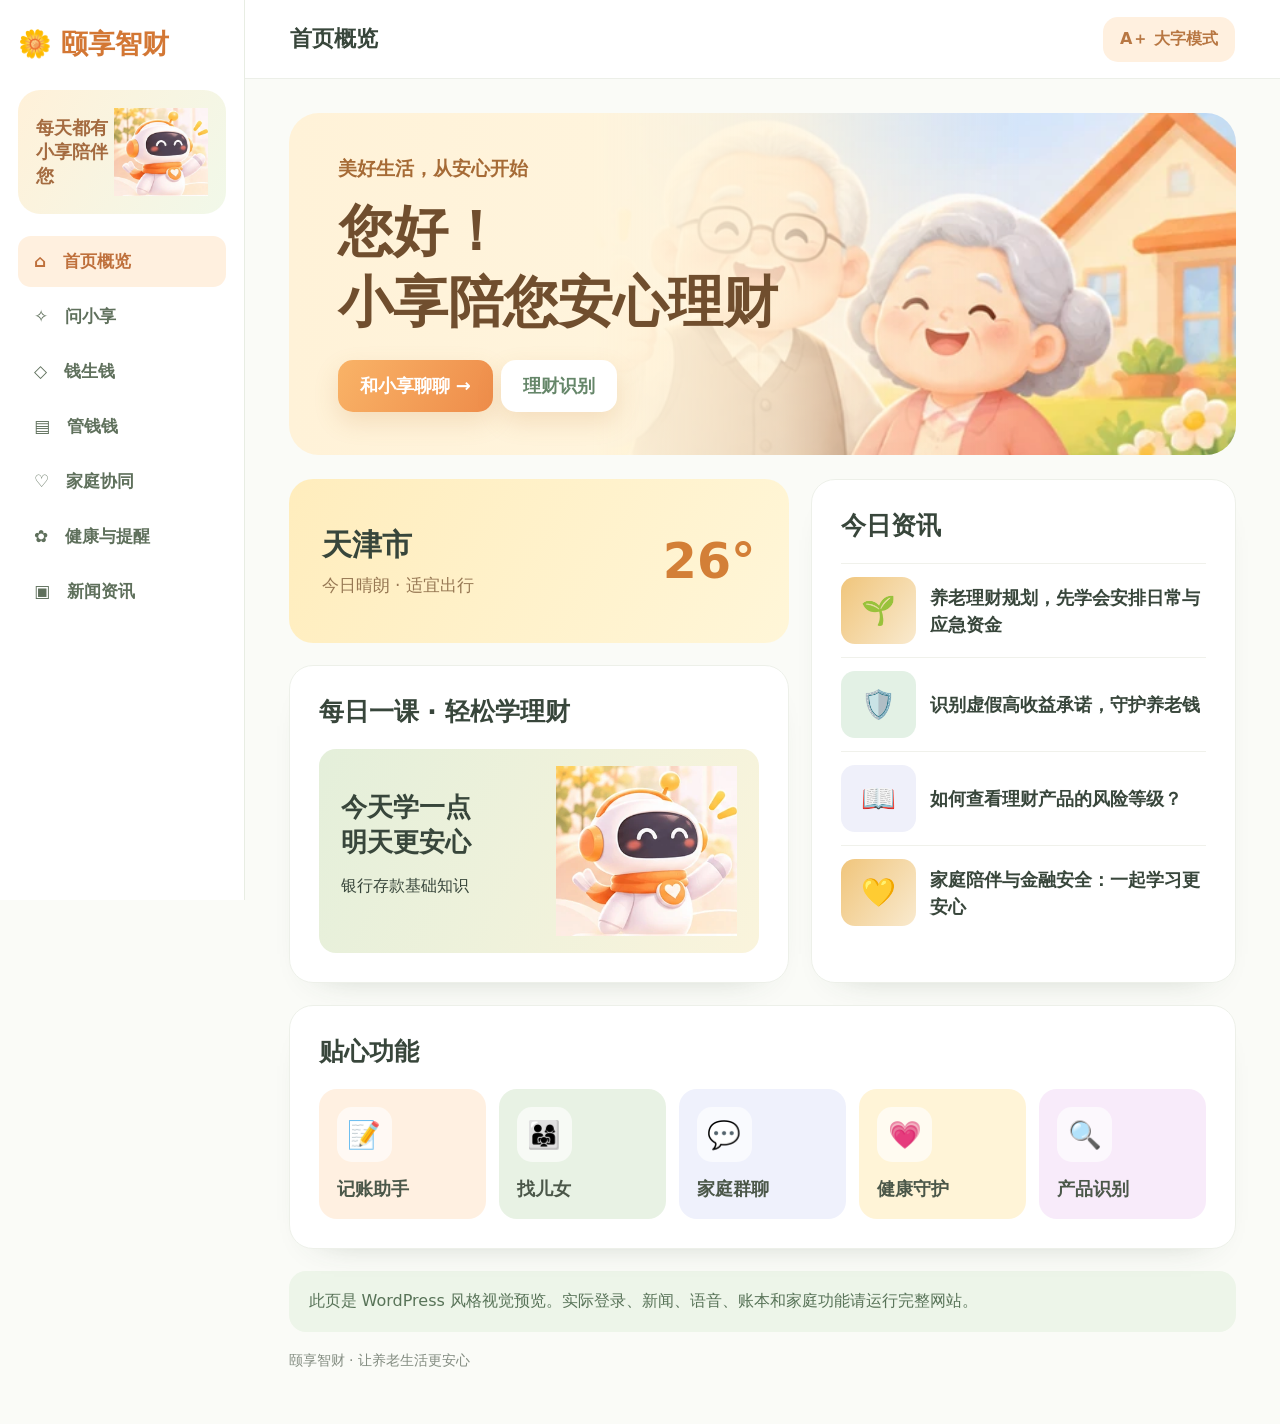
==== site/设计预览.html @ d88c793f "Initial import: Yixiang Zhicai full web project" ====
<!doctype html><html lang="zh-CN"><head><meta charset="utf-8"><meta name="viewport" content="width=device-width,initial-scale=1"><title>颐享智财 · WordPress 组件精修预览</title><style>
:root{font-family:system-ui,'Microsoft YaHei',sans-serif;color:#38463b;background:#fafbf7}*{box-sizing:border-box}body{margin:0}button{font:inherit;cursor:pointer;border:0}aside{background:#fff;border-right:1px solid #e8ede3;padding:26px 18px;width:245px;position:sticky;top:0;height:100vh;overflow-y:auto}.app{display:flex}.logo{font-size:27px;font-weight:900;color:#d37734;margin:0 0 28px}.mascot{background:linear-gradient(120deg,#fff1d9,#f1f8e9);border-radius:22px;padding:18px;display:flex;align-items:center;min-height:124px;margin-bottom:22px}.mascot img{width:94px;margin-left:auto}.mascot strong{color:#a46b40;font-size:18px}.nav{display:block;text-align:left;padding:14px 16px;margin:4px 0;width:100%;border-radius:13px;background:transparent;font-size:17px;font-weight:700;color:#5f705c}.nav.active{background:#fff0df;color:#bf703c}.nav:hover{background:#f1f6ec}.right{flex:1;min-width:0}.header{height:79px;background:#fff;border-bottom:1px solid #ecefe8;display:flex;align-items:center;justify-content:space-between;padding:0 45px}.header h3{font-size:22px;margin:0}.mode{background:#fff0df;color:#b87743;border-radius:15px;padding:12px 17px;font-weight:700}.content{padding:34px clamp(20px,3.4vw,52px);max-width:1550px;margin:auto}.hero{position:relative;isolation:isolate;min-height:342px;border-radius:30px;background:linear-gradient(90deg,#fff2d8 0%,#fff4dc 32%,#fff4dcc9 52%,#fff4dc00 77%),url('assets/cute/elderly.webp') right center/auto 112% no-repeat,#fff1d7;display:flex;flex-direction:column;justify-content:center;padding:42px 49px;overflow:hidden}.hero .eyebrow{font-size:19px;font-weight:750;color:#a66b36}.hero h1{font-size:clamp(35px,4.3vw,57px);max-width:570px;color:#704e2e;line-height:1.28;margin:14px 0 23px}.btn{display:inline-flex;gap:8px;background:linear-gradient(120deg,#f9b367,#ee8c4a);padding:14px 22px;color:#fff;font-weight:800;border-radius:15px;font-size:18px;box-shadow:0 10px 25px #c7813830;transition:transform .25s,box-shadow .25s}.btn:hover{transform:translateY(-4px);box-shadow:0 15px 27px #c7813850}.btn2{background:white;color:#658669;margin-left:8px}.layout{display:grid;grid-template-columns:1.08fr .92fr;gap:22px;margin-top:24px}.weather{border-radius:24px;background:linear-gradient(120deg,#ffedbd,#fff6d8);padding:30px 33px;display:flex;align-items:center;justify-content:space-between;min-height:164px}.weather b{font-size:30px}.weather p{margin:8px 0 0;color:#977854;font-size:17px}.weather strong{color:#d37f37;font-size:49px}.card{background:#fff;border:1px solid #edf0e9;border-radius:24px;box-shadow:0 16px 36px -32px #354d3a73;padding:29px}.card h2{margin:0 0 21px;font-size:25px}.news{grid-row:span 2}.story{display:flex;align-items:center;gap:14px;padding:13px 0;border-top:1px solid #f0f1eb;min-height:85px;font-size:18px;line-height:1.5;font-weight:700}.story .thumb{width:75px;height:67px;border-radius:14px;flex-shrink:0;background:linear-gradient(125deg,#f0c57b,#f9eacf);display:grid;place-items:center;font-size:28px}.story:nth-of-type(2) .thumb{background:#e3f1e5}.story:nth-of-type(3) .thumb{background:#eff0fa}.lesson .poster{height:204px;border-radius:17px;background:linear-gradient(115deg,#e4efda,#faf4dc);display:flex;justify-content:space-between;align-items:center;padding:22px;overflow:hidden}.lesson .poster img{max-height:170px;max-width:47%}.lesson .poster b{font-size:26px}.services{grid-column:1/-1}.tiles{display:grid;grid-template-columns:repeat(5,1fr);gap:13px}.tile{background:#fff0e1;padding:18px;border-radius:18px;min-height:130px;display:flex;flex-direction:column;justify-content:space-between;align-items:start;font-size:18px;font-weight:800;color:#4b5749;transition:transform .26s,box-shadow .26s}.tile:hover{transform:translateY(-5px);box-shadow:0 12px 30px #9aaf963b}.tile:nth-child(5n+2){background:#e8f2e4}.tile:nth-child(5n+3){background:#eff1fc}.tile:nth-child(5n+4){background:#fff4d7}.tile:nth-child(5n+5){background:#f8ebfa}.emoji{background:#ffffffa6;display:grid;place-items:center;font-size:27px;width:55px;height:55px;border-radius:15px}.note{padding:20px;background:#edf5e9;border-radius:17px;margin-top:22px;font-size:16px;color:#587358}.footer{padding:20px 0;color:#838c81;font-size:14px}.fade{animation:enter .7s cubic-bezier(.22,1,.36,1) both}@keyframes enter{from{opacity:0;transform:translateY(18px)}to{opacity:1;transform:none}}@media(max-width:1050px){aside{width:190px}.tiles{grid-template-columns:repeat(3,1fr)}.hero{background-size:auto 102%}.header{padding:0 25px}}@media(max-width:740px){aside{display:none}.header{padding:0 18px;height:65px}.content{padding:15px 13px}.hero{min-height:258px;padding:25px 20px;background:linear-gradient(90deg,#fff2d8 0%,#fff2d8ee 39%,#fff2d86a 70%,transparent),url('assets/cute/elderly.webp') right -37px bottom/auto 80% no-repeat,#fff1d9}.hero h1{font-size:31px;margin:10px 0 17px;max-width:235px}.hero .eyebrow{font-size:16px}.btn{font-size:16px;padding:11px 14px}.layout{display:flex;flex-direction:column;gap:15px;margin-top:15px}.card{padding:20px}.card h2{font-size:23px}.tiles{grid-template-columns:repeat(2,1fr);gap:10px}.tile{min-height:113px;padding:14px;font-size:17px}.weather{padding:21px;min-height:132px}.weather strong{font-size:39px}.weather b{font-size:25px}.story{font-size:16.5px}.footer{font-size:13px}}@media(prefers-reduced-motion:reduce){.fade{animation:none}.btn,.tile{transition:none}}
</style></head><body><div class="app"><aside><div class="logo">🌼 颐享智财</div><div class="mascot"><strong>每天都有<br>小享陪伴您</strong><img src="assets/cute/mascot.webp" alt="小享"></div><button class="nav active" data-page="首页概览">⌂　首页概览</button><button class="nav" data-page="问小享">✧　问小享</button><button class="nav" data-page="钱生钱">◇　钱生钱</button><button class="nav" data-page="管钱钱">▤　管钱钱</button><button class="nav" data-page="家庭协同">♡　家庭协同</button><button class="nav" data-page="健康与提醒">✿　健康与提醒</button><button class="nav" data-page="新闻资讯">▣　新闻资讯</button></aside><div class="right"><header class="header"><h3 id="heading">首页概览</h3><button class="mode" id="font">A＋ 大字模式</button></header><div class="content"><section class="hero fade"><span class="eyebrow">美好生活，从安心开始</span><h1>您好！<br>小享陪您安心理财</h1><div><button class="btn" onclick="select('问小享')">和小享聊聊 →</button><button class="btn btn2" onclick="select('钱生钱')">理财识别</button></div></section><div class="layout"><section class="weather fade"><div><b>天津市</b><p>今日晴朗 · 适宜出行</p></div><strong>26°</strong></section><section class="card news fade"><h2>今日资讯</h2><div class="story"><div class="thumb">🌱</div><div>养老理财规划，先学会安排日常与应急资金</div></div><div class="story"><div class="thumb">🛡️</div><div>识别虚假高收益承诺，守护养老钱</div></div><div class="story"><div class="thumb">📖</div><div>如何查看理财产品的风险等级？</div></div><div class="story"><div class="thumb">💛</div><div>家庭陪伴与金融安全：一起学习更安心</div></div></section><section class="card lesson fade"><h2>每日一课 · 轻松学理财</h2><div class="poster"><div><b>今天学一点<br>明天更安心</b><p>银行存款基础知识</p></div><img src="assets/cute/mascot.webp" alt="小享"></div></section><section class="card services fade"><h2>贴心功能</h2><div class="tiles"><button class="tile" onclick="select('管钱钱')"><span class="emoji">📝</span>记账助手</button><button class="tile" onclick="select('家庭协同')"><span class="emoji">👨‍👩‍👧</span>找儿女</button><button class="tile" onclick="select('家庭协同')"><span class="emoji">💬</span>家庭群聊</button><button class="tile" onclick="select('健康与提醒')"><span class="emoji">💗</span>健康守护</button><button class="tile" onclick="select('钱生钱')"><span class="emoji">🔍</span>产品识别</button></div></section></div><div class="note">此页是 WordPress 风格视觉预览。实际登录、新闻、语音、账本和家庭功能请运行完整网站。</div><div class="footer">颐享智财 · 让养老生活更安心</div></div></div></div><script>function select(v){document.querySelector('#heading').textContent=v;document.querySelectorAll('.nav').forEach(x=>x.classList.toggle('active',x.dataset.page===v));document.querySelector('.content').scrollIntoView({behavior:'smooth'});}document.querySelectorAll('.nav').forEach(x=>x.onclick=()=>select(x.dataset.page));document.querySelector('#font').onclick=()=>{let large=document.body.classList.toggle('large');document.body.style.zoom=large?'1.08':'1';document.querySelector('#font').textContent=large?'A－ 标准模式':'A＋ 大字模式'}</script></body></html>
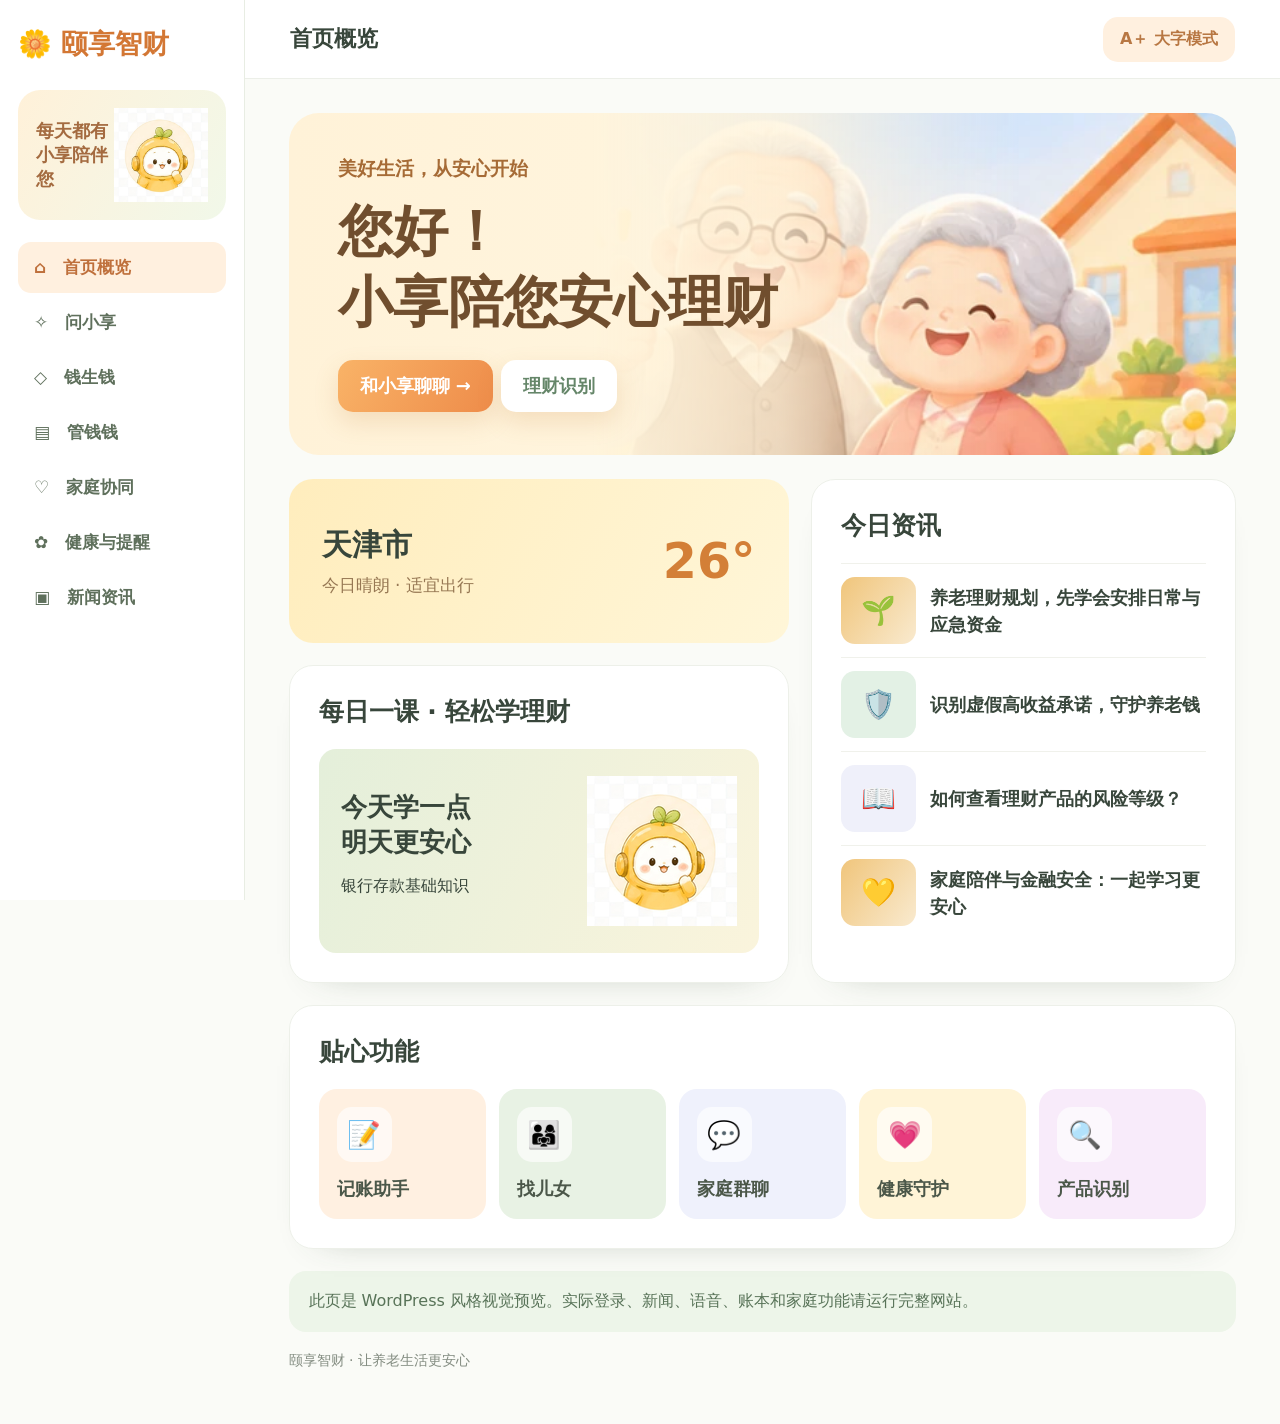
==== commit e2fff001: "Refine responsive layouts, original Xiaoxiang branding and natural copy" ====
--- a/site/设计预览.html
+++ b/site/设计预览.html
@@ -1,3 +1,3 @@
 <!doctype html><html lang="zh-CN"><head><meta charset="utf-8"><meta name="viewport" content="width=device-width,initial-scale=1"><title>颐享智财 · WordPress 组件精修预览</title><style>
 :root{font-family:system-ui,'Microsoft YaHei',sans-serif;color:#38463b;background:#fafbf7}*{box-sizing:border-box}body{margin:0}button{font:inherit;cursor:pointer;border:0}aside{background:#fff;border-right:1px solid #e8ede3;padding:26px 18px;width:245px;position:sticky;top:0;height:100vh;overflow-y:auto}.app{display:flex}.logo{font-size:27px;font-weight:900;color:#d37734;margin:0 0 28px}.mascot{background:linear-gradient(120deg,#fff1d9,#f1f8e9);border-radius:22px;padding:18px;display:flex;align-items:center;min-height:124px;margin-bottom:22px}.mascot img{width:94px;margin-left:auto}.mascot strong{color:#a46b40;font-size:18px}.nav{display:block;text-align:left;padding:14px 16px;margin:4px 0;width:100%;border-radius:13px;background:transparent;font-size:17px;font-weight:700;color:#5f705c}.nav.active{background:#fff0df;color:#bf703c}.nav:hover{background:#f1f6ec}.right{flex:1;min-width:0}.header{height:79px;background:#fff;border-bottom:1px solid #ecefe8;display:flex;align-items:center;justify-content:space-between;padding:0 45px}.header h3{font-size:22px;margin:0}.mode{background:#fff0df;color:#b87743;border-radius:15px;padding:12px 17px;font-weight:700}.content{padding:34px clamp(20px,3.4vw,52px);max-width:1550px;margin:auto}.hero{position:relative;isolation:isolate;min-height:342px;border-radius:30px;background:linear-gradient(90deg,#fff2d8 0%,#fff4dc 32%,#fff4dcc9 52%,#fff4dc00 77%),url('assets/cute/elderly.webp') right center/auto 112% no-repeat,#fff1d7;display:flex;flex-direction:column;justify-content:center;padding:42px 49px;overflow:hidden}.hero .eyebrow{font-size:19px;font-weight:750;color:#a66b36}.hero h1{font-size:clamp(35px,4.3vw,57px);max-width:570px;color:#704e2e;line-height:1.28;margin:14px 0 23px}.btn{display:inline-flex;gap:8px;background:linear-gradient(120deg,#f9b367,#ee8c4a);padding:14px 22px;color:#fff;font-weight:800;border-radius:15px;font-size:18px;box-shadow:0 10px 25px #c7813830;transition:transform .25s,box-shadow .25s}.btn:hover{transform:translateY(-4px);box-shadow:0 15px 27px #c7813850}.btn2{background:white;color:#658669;margin-left:8px}.layout{display:grid;grid-template-columns:1.08fr .92fr;gap:22px;margin-top:24px}.weather{border-radius:24px;background:linear-gradient(120deg,#ffedbd,#fff6d8);padding:30px 33px;display:flex;align-items:center;justify-content:space-between;min-height:164px}.weather b{font-size:30px}.weather p{margin:8px 0 0;color:#977854;font-size:17px}.weather strong{color:#d37f37;font-size:49px}.card{background:#fff;border:1px solid #edf0e9;border-radius:24px;box-shadow:0 16px 36px -32px #354d3a73;padding:29px}.card h2{margin:0 0 21px;font-size:25px}.news{grid-row:span 2}.story{display:flex;align-items:center;gap:14px;padding:13px 0;border-top:1px solid #f0f1eb;min-height:85px;font-size:18px;line-height:1.5;font-weight:700}.story .thumb{width:75px;height:67px;border-radius:14px;flex-shrink:0;background:linear-gradient(125deg,#f0c57b,#f9eacf);display:grid;place-items:center;font-size:28px}.story:nth-of-type(2) .thumb{background:#e3f1e5}.story:nth-of-type(3) .thumb{background:#eff0fa}.lesson .poster{height:204px;border-radius:17px;background:linear-gradient(115deg,#e4efda,#faf4dc);display:flex;justify-content:space-between;align-items:center;padding:22px;overflow:hidden}.lesson .poster img{max-height:170px;max-width:47%}.lesson .poster b{font-size:26px}.services{grid-column:1/-1}.tiles{display:grid;grid-template-columns:repeat(5,1fr);gap:13px}.tile{background:#fff0e1;padding:18px;border-radius:18px;min-height:130px;display:flex;flex-direction:column;justify-content:space-between;align-items:start;font-size:18px;font-weight:800;color:#4b5749;transition:transform .26s,box-shadow .26s}.tile:hover{transform:translateY(-5px);box-shadow:0 12px 30px #9aaf963b}.tile:nth-child(5n+2){background:#e8f2e4}.tile:nth-child(5n+3){background:#eff1fc}.tile:nth-child(5n+4){background:#fff4d7}.tile:nth-child(5n+5){background:#f8ebfa}.emoji{background:#ffffffa6;display:grid;place-items:center;font-size:27px;width:55px;height:55px;border-radius:15px}.note{padding:20px;background:#edf5e9;border-radius:17px;margin-top:22px;font-size:16px;color:#587358}.footer{padding:20px 0;color:#838c81;font-size:14px}.fade{animation:enter .7s cubic-bezier(.22,1,.36,1) both}@keyframes enter{from{opacity:0;transform:translateY(18px)}to{opacity:1;transform:none}}@media(max-width:1050px){aside{width:190px}.tiles{grid-template-columns:repeat(3,1fr)}.hero{background-size:auto 102%}.header{padding:0 25px}}@media(max-width:740px){aside{display:none}.header{padding:0 18px;height:65px}.content{padding:15px 13px}.hero{min-height:258px;padding:25px 20px;background:linear-gradient(90deg,#fff2d8 0%,#fff2d8ee 39%,#fff2d86a 70%,transparent),url('assets/cute/elderly.webp') right -37px bottom/auto 80% no-repeat,#fff1d9}.hero h1{font-size:31px;margin:10px 0 17px;max-width:235px}.hero .eyebrow{font-size:16px}.btn{font-size:16px;padding:11px 14px}.layout{display:flex;flex-direction:column;gap:15px;margin-top:15px}.card{padding:20px}.card h2{font-size:23px}.tiles{grid-template-columns:repeat(2,1fr);gap:10px}.tile{min-height:113px;padding:14px;font-size:17px}.weather{padding:21px;min-height:132px}.weather strong{font-size:39px}.weather b{font-size:25px}.story{font-size:16.5px}.footer{font-size:13px}}@media(prefers-reduced-motion:reduce){.fade{animation:none}.btn,.tile{transition:none}}
-</style></head><body><div class="app"><aside><div class="logo">🌼 颐享智财</div><div class="mascot"><strong>每天都有<br>小享陪伴您</strong><img src="assets/cute/mascot.webp" alt="小享"></div><button class="nav active" data-page="首页概览">⌂　首页概览</button><button class="nav" data-page="问小享">✧　问小享</button><button class="nav" data-page="钱生钱">◇　钱生钱</button><button class="nav" data-page="管钱钱">▤　管钱钱</button><button class="nav" data-page="家庭协同">♡　家庭协同</button><button class="nav" data-page="健康与提醒">✿　健康与提醒</button><button class="nav" data-page="新闻资讯">▣　新闻资讯</button></aside><div class="right"><header class="header"><h3 id="heading">首页概览</h3><button class="mode" id="font">A＋ 大字模式</button></header><div class="content"><section class="hero fade"><span class="eyebrow">美好生活，从安心开始</span><h1>您好！<br>小享陪您安心理财</h1><div><button class="btn" onclick="select('问小享')">和小享聊聊 →</button><button class="btn btn2" onclick="select('钱生钱')">理财识别</button></div></section><div class="layout"><section class="weather fade"><div><b>天津市</b><p>今日晴朗 · 适宜出行</p></div><strong>26°</strong></section><section class="card news fade"><h2>今日资讯</h2><div class="story"><div class="thumb">🌱</div><div>养老理财规划，先学会安排日常与应急资金</div></div><div class="story"><div class="thumb">🛡️</div><div>识别虚假高收益承诺，守护养老钱</div></div><div class="story"><div class="thumb">📖</div><div>如何查看理财产品的风险等级？</div></div><div class="story"><div class="thumb">💛</div><div>家庭陪伴与金融安全：一起学习更安心</div></div></section><section class="card lesson fade"><h2>每日一课 · 轻松学理财</h2><div class="poster"><div><b>今天学一点<br>明天更安心</b><p>银行存款基础知识</p></div><img src="assets/cute/mascot.webp" alt="小享"></div></section><section class="card services fade"><h2>贴心功能</h2><div class="tiles"><button class="tile" onclick="select('管钱钱')"><span class="emoji">📝</span>记账助手</button><button class="tile" onclick="select('家庭协同')"><span class="emoji">👨‍👩‍👧</span>找儿女</button><button class="tile" onclick="select('家庭协同')"><span class="emoji">💬</span>家庭群聊</button><button class="tile" onclick="select('健康与提醒')"><span class="emoji">💗</span>健康守护</button><button class="tile" onclick="select('钱生钱')"><span class="emoji">🔍</span>产品识别</button></div></section></div><div class="note">此页是 WordPress 风格视觉预览。实际登录、新闻、语音、账本和家庭功能请运行完整网站。</div><div class="footer">颐享智财 · 让养老生活更安心</div></div></div></div><script>function select(v){document.querySelector('#heading').textContent=v;document.querySelectorAll('.nav').forEach(x=>x.classList.toggle('active',x.dataset.page===v));document.querySelector('.content').scrollIntoView({behavior:'smooth'});}document.querySelectorAll('.nav').forEach(x=>x.onclick=()=>select(x.dataset.page));document.querySelector('#font').onclick=()=>{let large=document.body.classList.toggle('large');document.body.style.zoom=large?'1.08':'1';document.querySelector('#font').textContent=large?'A－ 标准模式':'A＋ 大字模式'}</script></body></html>
+</style></head><body><div class="app"><aside><div class="logo">🌼 颐享智财</div><div class="mascot"><strong>每天都有<br>小享陪伴您</strong><img src="assets/brand/xiaoxiang-original.png" alt="小享"></div><button class="nav active" data-page="首页概览">⌂　首页概览</button><button class="nav" data-page="问小享">✧　问小享</button><button class="nav" data-page="钱生钱">◇　钱生钱</button><button class="nav" data-page="管钱钱">▤　管钱钱</button><button class="nav" data-page="家庭协同">♡　家庭协同</button><button class="nav" data-page="健康与提醒">✿　健康与提醒</button><button class="nav" data-page="新闻资讯">▣　新闻资讯</button></aside><div class="right"><header class="header"><h3 id="heading">首页概览</h3><button class="mode" id="font">A＋ 大字模式</button></header><div class="content"><section class="hero fade"><span class="eyebrow">美好生活，从安心开始</span><h1>您好！<br>小享陪您安心理财</h1><div><button class="btn" onclick="select('问小享')">和小享聊聊 →</button><button class="btn btn2" onclick="select('钱生钱')">理财识别</button></div></section><div class="layout"><section class="weather fade"><div><b>天津市</b><p>今日晴朗 · 适宜出行</p></div><strong>26°</strong></section><section class="card news fade"><h2>今日资讯</h2><div class="story"><div class="thumb">🌱</div><div>养老理财规划，先学会安排日常与应急资金</div></div><div class="story"><div class="thumb">🛡️</div><div>识别虚假高收益承诺，守护养老钱</div></div><div class="story"><div class="thumb">📖</div><div>如何查看理财产品的风险等级？</div></div><div class="story"><div class="thumb">💛</div><div>家庭陪伴与金融安全：一起学习更安心</div></div></section><section class="card lesson fade"><h2>每日一课 · 轻松学理财</h2><div class="poster"><div><b>今天学一点<br>明天更安心</b><p>银行存款基础知识</p></div><img src="assets/brand/xiaoxiang-original.png" alt="小享"></div></section><section class="card services fade"><h2>贴心功能</h2><div class="tiles"><button class="tile" onclick="select('管钱钱')"><span class="emoji">📝</span>记账助手</button><button class="tile" onclick="select('家庭协同')"><span class="emoji">👨‍👩‍👧</span>找儿女</button><button class="tile" onclick="select('家庭协同')"><span class="emoji">💬</span>家庭群聊</button><button class="tile" onclick="select('健康与提醒')"><span class="emoji">💗</span>健康守护</button><button class="tile" onclick="select('钱生钱')"><span class="emoji">🔍</span>产品识别</button></div></section></div><div class="note">此页是 WordPress 风格视觉预览。实际登录、新闻、语音、账本和家庭功能请运行完整网站。</div><div class="footer">颐享智财 · 让养老生活更安心</div></div></div></div><script>function select(v){document.querySelector('#heading').textContent=v;document.querySelectorAll('.nav').forEach(x=>x.classList.toggle('active',x.dataset.page===v));document.querySelector('.content').scrollIntoView({behavior:'smooth'});}document.querySelectorAll('.nav').forEach(x=>x.onclick=()=>select(x.dataset.page));document.querySelector('#font').onclick=()=>{let large=document.body.classList.toggle('large');document.body.style.zoom=large?'1.08':'1';document.querySelector('#font').textContent=large?'A－ 标准模式':'A＋ 大字模式'}</script></body></html>
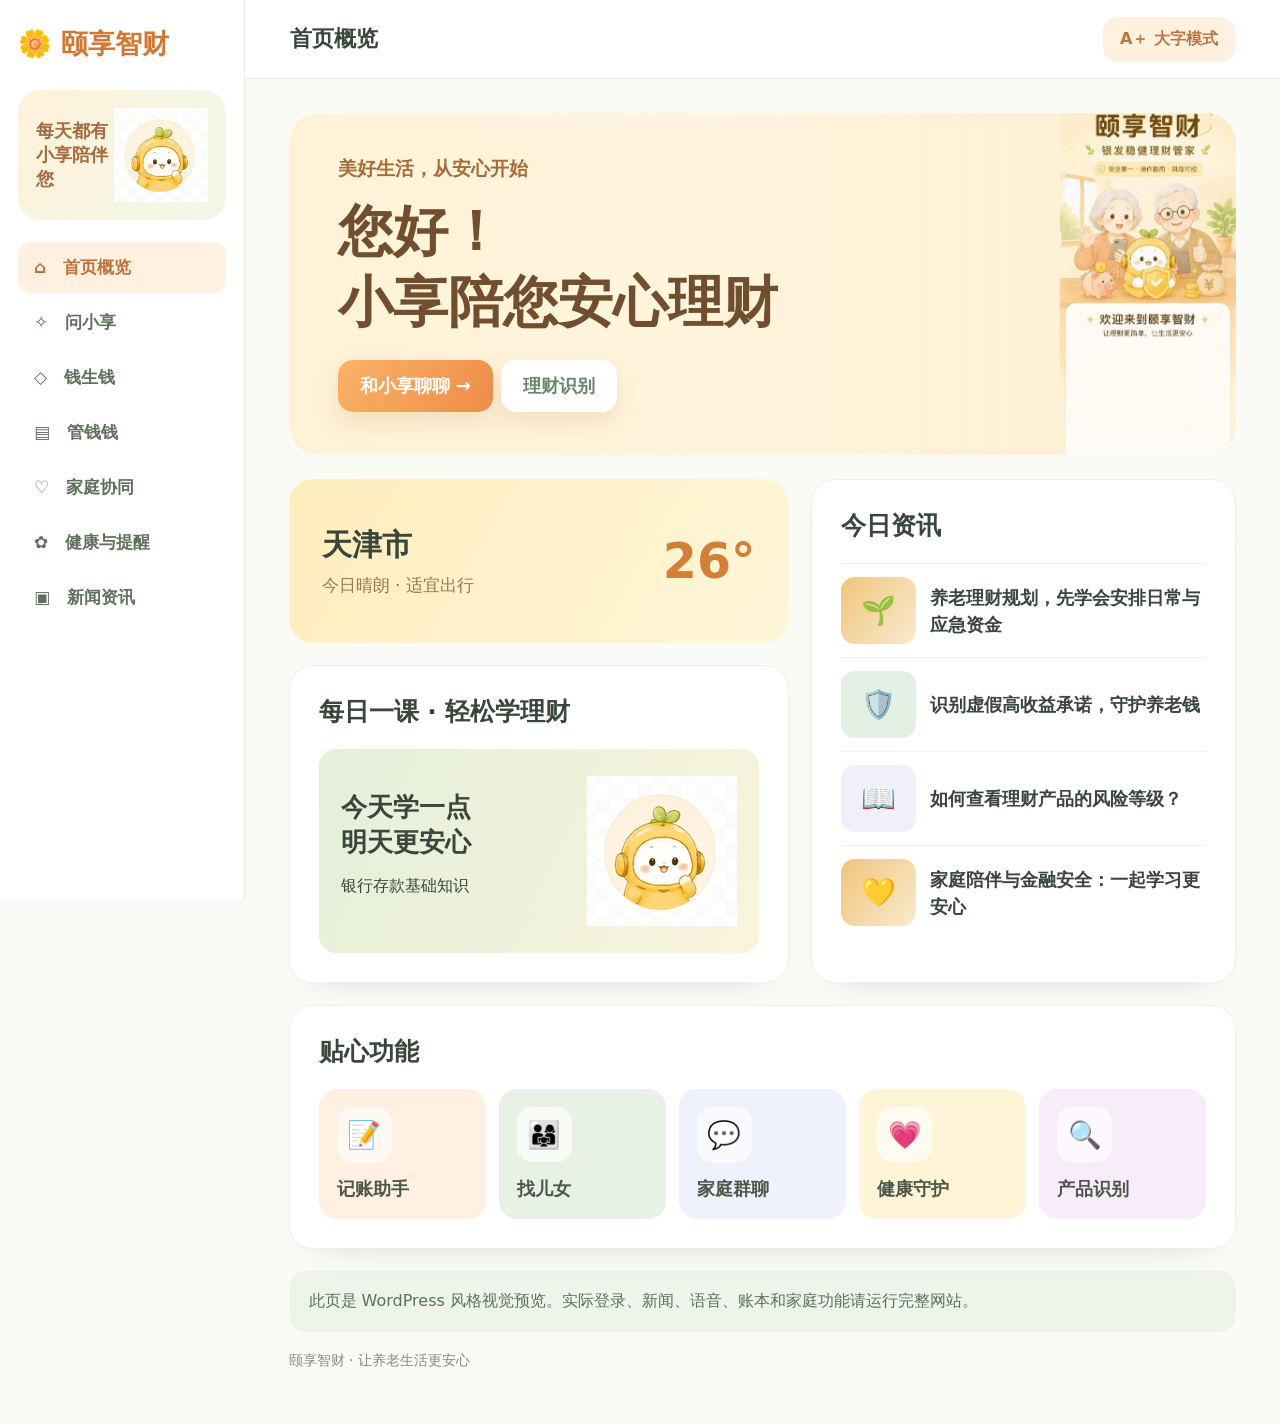
==== commit 52fa5727: "Complete official NAV, original PPT artwork and background synchronization" ====
--- a/site/设计预览.html
+++ b/site/设计预览.html
@@ -1,3 +1,3 @@
 <!doctype html><html lang="zh-CN"><head><meta charset="utf-8"><meta name="viewport" content="width=device-width,initial-scale=1"><title>颐享智财 · WordPress 组件精修预览</title><style>
-:root{font-family:system-ui,'Microsoft YaHei',sans-serif;color:#38463b;background:#fafbf7}*{box-sizing:border-box}body{margin:0}button{font:inherit;cursor:pointer;border:0}aside{background:#fff;border-right:1px solid #e8ede3;padding:26px 18px;width:245px;position:sticky;top:0;height:100vh;overflow-y:auto}.app{display:flex}.logo{font-size:27px;font-weight:900;color:#d37734;margin:0 0 28px}.mascot{background:linear-gradient(120deg,#fff1d9,#f1f8e9);border-radius:22px;padding:18px;display:flex;align-items:center;min-height:124px;margin-bottom:22px}.mascot img{width:94px;margin-left:auto}.mascot strong{color:#a46b40;font-size:18px}.nav{display:block;text-align:left;padding:14px 16px;margin:4px 0;width:100%;border-radius:13px;background:transparent;font-size:17px;font-weight:700;color:#5f705c}.nav.active{background:#fff0df;color:#bf703c}.nav:hover{background:#f1f6ec}.right{flex:1;min-width:0}.header{height:79px;background:#fff;border-bottom:1px solid #ecefe8;display:flex;align-items:center;justify-content:space-between;padding:0 45px}.header h3{font-size:22px;margin:0}.mode{background:#fff0df;color:#b87743;border-radius:15px;padding:12px 17px;font-weight:700}.content{padding:34px clamp(20px,3.4vw,52px);max-width:1550px;margin:auto}.hero{position:relative;isolation:isolate;min-height:342px;border-radius:30px;background:linear-gradient(90deg,#fff2d8 0%,#fff4dc 32%,#fff4dcc9 52%,#fff4dc00 77%),url('assets/cute/elderly.webp') right center/auto 112% no-repeat,#fff1d7;display:flex;flex-direction:column;justify-content:center;padding:42px 49px;overflow:hidden}.hero .eyebrow{font-size:19px;font-weight:750;color:#a66b36}.hero h1{font-size:clamp(35px,4.3vw,57px);max-width:570px;color:#704e2e;line-height:1.28;margin:14px 0 23px}.btn{display:inline-flex;gap:8px;background:linear-gradient(120deg,#f9b367,#ee8c4a);padding:14px 22px;color:#fff;font-weight:800;border-radius:15px;font-size:18px;box-shadow:0 10px 25px #c7813830;transition:transform .25s,box-shadow .25s}.btn:hover{transform:translateY(-4px);box-shadow:0 15px 27px #c7813850}.btn2{background:white;color:#658669;margin-left:8px}.layout{display:grid;grid-template-columns:1.08fr .92fr;gap:22px;margin-top:24px}.weather{border-radius:24px;background:linear-gradient(120deg,#ffedbd,#fff6d8);padding:30px 33px;display:flex;align-items:center;justify-content:space-between;min-height:164px}.weather b{font-size:30px}.weather p{margin:8px 0 0;color:#977854;font-size:17px}.weather strong{color:#d37f37;font-size:49px}.card{background:#fff;border:1px solid #edf0e9;border-radius:24px;box-shadow:0 16px 36px -32px #354d3a73;padding:29px}.card h2{margin:0 0 21px;font-size:25px}.news{grid-row:span 2}.story{display:flex;align-items:center;gap:14px;padding:13px 0;border-top:1px solid #f0f1eb;min-height:85px;font-size:18px;line-height:1.5;font-weight:700}.story .thumb{width:75px;height:67px;border-radius:14px;flex-shrink:0;background:linear-gradient(125deg,#f0c57b,#f9eacf);display:grid;place-items:center;font-size:28px}.story:nth-of-type(2) .thumb{background:#e3f1e5}.story:nth-of-type(3) .thumb{background:#eff0fa}.lesson .poster{height:204px;border-radius:17px;background:linear-gradient(115deg,#e4efda,#faf4dc);display:flex;justify-content:space-between;align-items:center;padding:22px;overflow:hidden}.lesson .poster img{max-height:170px;max-width:47%}.lesson .poster b{font-size:26px}.services{grid-column:1/-1}.tiles{display:grid;grid-template-columns:repeat(5,1fr);gap:13px}.tile{background:#fff0e1;padding:18px;border-radius:18px;min-height:130px;display:flex;flex-direction:column;justify-content:space-between;align-items:start;font-size:18px;font-weight:800;color:#4b5749;transition:transform .26s,box-shadow .26s}.tile:hover{transform:translateY(-5px);box-shadow:0 12px 30px #9aaf963b}.tile:nth-child(5n+2){background:#e8f2e4}.tile:nth-child(5n+3){background:#eff1fc}.tile:nth-child(5n+4){background:#fff4d7}.tile:nth-child(5n+5){background:#f8ebfa}.emoji{background:#ffffffa6;display:grid;place-items:center;font-size:27px;width:55px;height:55px;border-radius:15px}.note{padding:20px;background:#edf5e9;border-radius:17px;margin-top:22px;font-size:16px;color:#587358}.footer{padding:20px 0;color:#838c81;font-size:14px}.fade{animation:enter .7s cubic-bezier(.22,1,.36,1) both}@keyframes enter{from{opacity:0;transform:translateY(18px)}to{opacity:1;transform:none}}@media(max-width:1050px){aside{width:190px}.tiles{grid-template-columns:repeat(3,1fr)}.hero{background-size:auto 102%}.header{padding:0 25px}}@media(max-width:740px){aside{display:none}.header{padding:0 18px;height:65px}.content{padding:15px 13px}.hero{min-height:258px;padding:25px 20px;background:linear-gradient(90deg,#fff2d8 0%,#fff2d8ee 39%,#fff2d86a 70%,transparent),url('assets/cute/elderly.webp') right -37px bottom/auto 80% no-repeat,#fff1d9}.hero h1{font-size:31px;margin:10px 0 17px;max-width:235px}.hero .eyebrow{font-size:16px}.btn{font-size:16px;padding:11px 14px}.layout{display:flex;flex-direction:column;gap:15px;margin-top:15px}.card{padding:20px}.card h2{font-size:23px}.tiles{grid-template-columns:repeat(2,1fr);gap:10px}.tile{min-height:113px;padding:14px;font-size:17px}.weather{padding:21px;min-height:132px}.weather strong{font-size:39px}.weather b{font-size:25px}.story{font-size:16.5px}.footer{font-size:13px}}@media(prefers-reduced-motion:reduce){.fade{animation:none}.btn,.tile{transition:none}}
+:root{font-family:system-ui,'Microsoft YaHei',sans-serif;color:#38463b;background:#fafbf7}*{box-sizing:border-box}body{margin:0}button{font:inherit;cursor:pointer;border:0}aside{background:#fff;border-right:1px solid #e8ede3;padding:26px 18px;width:245px;position:sticky;top:0;height:100vh;overflow-y:auto}.app{display:flex}.logo{font-size:27px;font-weight:900;color:#d37734;margin:0 0 28px}.mascot{background:linear-gradient(120deg,#fff1d9,#f1f8e9);border-radius:22px;padding:18px;display:flex;align-items:center;min-height:124px;margin-bottom:22px}.mascot img{width:94px;margin-left:auto}.mascot strong{color:#a46b40;font-size:18px}.nav{display:block;text-align:left;padding:14px 16px;margin:4px 0;width:100%;border-radius:13px;background:transparent;font-size:17px;font-weight:700;color:#5f705c}.nav.active{background:#fff0df;color:#bf703c}.nav:hover{background:#f1f6ec}.right{flex:1;min-width:0}.header{height:79px;background:#fff;border-bottom:1px solid #ecefe8;display:flex;align-items:center;justify-content:space-between;padding:0 45px}.header h3{font-size:22px;margin:0}.mode{background:#fff0df;color:#b87743;border-radius:15px;padding:12px 17px;font-weight:700}.content{padding:34px clamp(20px,3.4vw,52px);max-width:1550px;margin:auto}.hero{position:relative;isolation:isolate;min-height:342px;border-radius:30px;background:linear-gradient(90deg,#fff2d8 0%,#fff4dc 32%,#fff4dcc9 52%,#fff4dc00 77%),url('assets/ui/login_bg.jpg') right center/auto 112% no-repeat,#fff1d7;display:flex;flex-direction:column;justify-content:center;padding:42px 49px;overflow:hidden}.hero .eyebrow{font-size:19px;font-weight:750;color:#a66b36}.hero h1{font-size:clamp(35px,4.3vw,57px);max-width:570px;color:#704e2e;line-height:1.28;margin:14px 0 23px}.btn{display:inline-flex;gap:8px;background:linear-gradient(120deg,#f9b367,#ee8c4a);padding:14px 22px;color:#fff;font-weight:800;border-radius:15px;font-size:18px;box-shadow:0 10px 25px #c7813830;transition:transform .25s,box-shadow .25s}.btn:hover{transform:translateY(-4px);box-shadow:0 15px 27px #c7813850}.btn2{background:white;color:#658669;margin-left:8px}.layout{display:grid;grid-template-columns:1.08fr .92fr;gap:22px;margin-top:24px}.weather{border-radius:24px;background:linear-gradient(120deg,#ffedbd,#fff6d8);padding:30px 33px;display:flex;align-items:center;justify-content:space-between;min-height:164px}.weather b{font-size:30px}.weather p{margin:8px 0 0;color:#977854;font-size:17px}.weather strong{color:#d37f37;font-size:49px}.card{background:#fff;border:1px solid #edf0e9;border-radius:24px;box-shadow:0 16px 36px -32px #354d3a73;padding:29px}.card h2{margin:0 0 21px;font-size:25px}.news{grid-row:span 2}.story{display:flex;align-items:center;gap:14px;padding:13px 0;border-top:1px solid #f0f1eb;min-height:85px;font-size:18px;line-height:1.5;font-weight:700}.story .thumb{width:75px;height:67px;border-radius:14px;flex-shrink:0;background:linear-gradient(125deg,#f0c57b,#f9eacf);display:grid;place-items:center;font-size:28px}.story:nth-of-type(2) .thumb{background:#e3f1e5}.story:nth-of-type(3) .thumb{background:#eff0fa}.lesson .poster{height:204px;border-radius:17px;background:linear-gradient(115deg,#e4efda,#faf4dc);display:flex;justify-content:space-between;align-items:center;padding:22px;overflow:hidden}.lesson .poster img{max-height:170px;max-width:47%}.lesson .poster b{font-size:26px}.services{grid-column:1/-1}.tiles{display:grid;grid-template-columns:repeat(5,1fr);gap:13px}.tile{background:#fff0e1;padding:18px;border-radius:18px;min-height:130px;display:flex;flex-direction:column;justify-content:space-between;align-items:start;font-size:18px;font-weight:800;color:#4b5749;transition:transform .26s,box-shadow .26s}.tile:hover{transform:translateY(-5px);box-shadow:0 12px 30px #9aaf963b}.tile:nth-child(5n+2){background:#e8f2e4}.tile:nth-child(5n+3){background:#eff1fc}.tile:nth-child(5n+4){background:#fff4d7}.tile:nth-child(5n+5){background:#f8ebfa}.emoji{background:#ffffffa6;display:grid;place-items:center;font-size:27px;width:55px;height:55px;border-radius:15px}.note{padding:20px;background:#edf5e9;border-radius:17px;margin-top:22px;font-size:16px;color:#587358}.footer{padding:20px 0;color:#838c81;font-size:14px}.fade{animation:enter .7s cubic-bezier(.22,1,.36,1) both}@keyframes enter{from{opacity:0;transform:translateY(18px)}to{opacity:1;transform:none}}@media(max-width:1050px){aside{width:190px}.tiles{grid-template-columns:repeat(3,1fr)}.hero{background-size:auto 102%}.header{padding:0 25px}}@media(max-width:740px){aside{display:none}.header{padding:0 18px;height:65px}.content{padding:15px 13px}.hero{min-height:258px;padding:25px 20px;background:linear-gradient(90deg,#fff2d8 0%,#fff2d8ee 39%,#fff2d86a 70%,transparent),url('assets/ui/login_bg.jpg') right -37px bottom/auto 80% no-repeat,#fff1d9}.hero h1{font-size:31px;margin:10px 0 17px;max-width:235px}.hero .eyebrow{font-size:16px}.btn{font-size:16px;padding:11px 14px}.layout{display:flex;flex-direction:column;gap:15px;margin-top:15px}.card{padding:20px}.card h2{font-size:23px}.tiles{grid-template-columns:repeat(2,1fr);gap:10px}.tile{min-height:113px;padding:14px;font-size:17px}.weather{padding:21px;min-height:132px}.weather strong{font-size:39px}.weather b{font-size:25px}.story{font-size:16.5px}.footer{font-size:13px}}@media(prefers-reduced-motion:reduce){.fade{animation:none}.btn,.tile{transition:none}}
 </style></head><body><div class="app"><aside><div class="logo">🌼 颐享智财</div><div class="mascot"><strong>每天都有<br>小享陪伴您</strong><img src="assets/brand/xiaoxiang-original.png" alt="小享"></div><button class="nav active" data-page="首页概览">⌂　首页概览</button><button class="nav" data-page="问小享">✧　问小享</button><button class="nav" data-page="钱生钱">◇　钱生钱</button><button class="nav" data-page="管钱钱">▤　管钱钱</button><button class="nav" data-page="家庭协同">♡　家庭协同</button><button class="nav" data-page="健康与提醒">✿　健康与提醒</button><button class="nav" data-page="新闻资讯">▣　新闻资讯</button></aside><div class="right"><header class="header"><h3 id="heading">首页概览</h3><button class="mode" id="font">A＋ 大字模式</button></header><div class="content"><section class="hero fade"><span class="eyebrow">美好生活，从安心开始</span><h1>您好！<br>小享陪您安心理财</h1><div><button class="btn" onclick="select('问小享')">和小享聊聊 →</button><button class="btn btn2" onclick="select('钱生钱')">理财识别</button></div></section><div class="layout"><section class="weather fade"><div><b>天津市</b><p>今日晴朗 · 适宜出行</p></div><strong>26°</strong></section><section class="card news fade"><h2>今日资讯</h2><div class="story"><div class="thumb">🌱</div><div>养老理财规划，先学会安排日常与应急资金</div></div><div class="story"><div class="thumb">🛡️</div><div>识别虚假高收益承诺，守护养老钱</div></div><div class="story"><div class="thumb">📖</div><div>如何查看理财产品的风险等级？</div></div><div class="story"><div class="thumb">💛</div><div>家庭陪伴与金融安全：一起学习更安心</div></div></section><section class="card lesson fade"><h2>每日一课 · 轻松学理财</h2><div class="poster"><div><b>今天学一点<br>明天更安心</b><p>银行存款基础知识</p></div><img src="assets/brand/xiaoxiang-original.png" alt="小享"></div></section><section class="card services fade"><h2>贴心功能</h2><div class="tiles"><button class="tile" onclick="select('管钱钱')"><span class="emoji">📝</span>记账助手</button><button class="tile" onclick="select('家庭协同')"><span class="emoji">👨‍👩‍👧</span>找儿女</button><button class="tile" onclick="select('家庭协同')"><span class="emoji">💬</span>家庭群聊</button><button class="tile" onclick="select('健康与提醒')"><span class="emoji">💗</span>健康守护</button><button class="tile" onclick="select('钱生钱')"><span class="emoji">🔍</span>产品识别</button></div></section></div><div class="note">此页是 WordPress 风格视觉预览。实际登录、新闻、语音、账本和家庭功能请运行完整网站。</div><div class="footer">颐享智财 · 让养老生活更安心</div></div></div></div><script>function select(v){document.querySelector('#heading').textContent=v;document.querySelectorAll('.nav').forEach(x=>x.classList.toggle('active',x.dataset.page===v));document.querySelector('.content').scrollIntoView({behavior:'smooth'});}document.querySelectorAll('.nav').forEach(x=>x.onclick=()=>select(x.dataset.page));document.querySelector('#font').onclick=()=>{let large=document.body.classList.toggle('large');document.body.style.zoom=large?'1.08':'1';document.querySelector('#font').textContent=large?'A－ 标准模式':'A＋ 大字模式'}</script></body></html>
